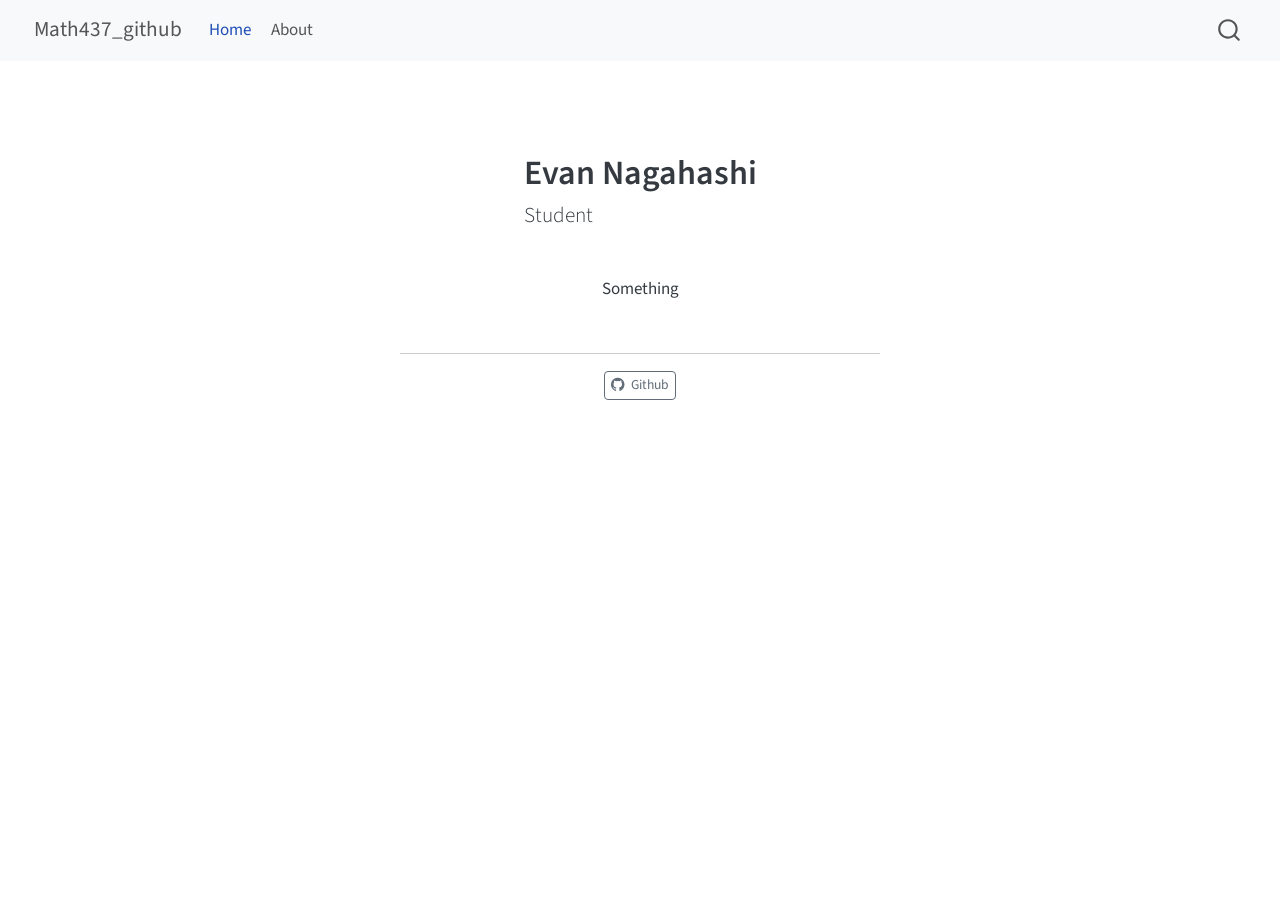
==== docs/index.html @ c36b8584 "base website" ====
<!DOCTYPE html>
<html xmlns="http://www.w3.org/1999/xhtml" lang="en" xml:lang="en"><head>

<meta charset="utf-8">
<meta name="generator" content="quarto-1.8.25">

<meta name="viewport" content="width=device-width, initial-scale=1.0, user-scalable=yes">


<title>Evan Nagahashi – Math437_github</title>
<style>
code{white-space: pre-wrap;}
span.smallcaps{font-variant: small-caps;}
div.columns{display: flex; gap: min(4vw, 1.5em);}
div.column{flex: auto; overflow-x: auto;}
div.hanging-indent{margin-left: 1.5em; text-indent: -1.5em;}
ul.task-list{list-style: none;}
ul.task-list li input[type="checkbox"] {
  width: 0.8em;
  margin: 0 0.8em 0.2em -1em; /* quarto-specific, see https://github.com/quarto-dev/quarto-cli/issues/4556 */ 
  vertical-align: middle;
}
</style>


<script src="site_libs/quarto-nav/quarto-nav.js"></script>
<script src="site_libs/quarto-nav/headroom.min.js"></script>
<script src="site_libs/clipboard/clipboard.min.js"></script>
<script src="site_libs/quarto-search/autocomplete.umd.js"></script>
<script src="site_libs/quarto-search/fuse.min.js"></script>
<script src="site_libs/quarto-search/quarto-search.js"></script>
<meta name="quarto:offset" content="./">
<script src="site_libs/quarto-html/quarto.js" type="module"></script>
<script src="site_libs/quarto-html/tabsets/tabsets.js" type="module"></script>
<script src="site_libs/quarto-html/axe/axe-check.js" type="module"></script>
<script src="site_libs/quarto-html/popper.min.js"></script>
<script src="site_libs/quarto-html/tippy.umd.min.js"></script>
<link href="site_libs/quarto-html/tippy.css" rel="stylesheet">
<link href="site_libs/quarto-html/quarto-syntax-highlighting-7b89279ff1a6dce999919e0e67d4d9ec.css" rel="stylesheet" id="quarto-text-highlighting-styles">
<script src="site_libs/bootstrap/bootstrap.min.js"></script>
<link href="site_libs/bootstrap/bootstrap-icons.css" rel="stylesheet">
<link href="site_libs/bootstrap/bootstrap-e31584831b205ffbb2d98406f31c2a5b.min.css" rel="stylesheet" append-hash="true" id="quarto-bootstrap" data-mode="light">
<script id="quarto-search-options" type="application/json">{
  "location": "navbar",
  "copy-button": false,
  "collapse-after": 3,
  "panel-placement": "end",
  "type": "overlay",
  "limit": 50,
  "keyboard-shortcut": [
    "f",
    "/",
    "s"
  ],
  "show-item-context": false,
  "language": {
    "search-no-results-text": "No results",
    "search-matching-documents-text": "matching documents",
    "search-copy-link-title": "Copy link to search",
    "search-hide-matches-text": "Hide additional matches",
    "search-more-match-text": "more match in this document",
    "search-more-matches-text": "more matches in this document",
    "search-clear-button-title": "Clear",
    "search-text-placeholder": "",
    "search-detached-cancel-button-title": "Cancel",
    "search-submit-button-title": "Submit",
    "search-label": "Search"
  }
}</script>


<link rel="stylesheet" href="styles.css">
</head>

<body class="nav-fixed fullcontent quarto-light">

<div id="quarto-search-results"></div>
  <header id="quarto-header" class="headroom fixed-top">
    <nav class="navbar navbar-expand-lg " data-bs-theme="dark">
      <div class="navbar-container container-fluid">
      <div class="navbar-brand-container mx-auto">
    <a href="./index.html" class="navbar-brand navbar-brand-logo">
    </a>
    <a class="navbar-brand" href="./index.html">
    <span class="navbar-title">Math437_github</span>
    </a>
  </div>
            <div id="quarto-search" class="" title="Search"></div>
          <button class="navbar-toggler" type="button" data-bs-toggle="collapse" data-bs-target="#navbarCollapse" aria-controls="navbarCollapse" role="menu" aria-expanded="false" aria-label="Toggle navigation" onclick="if (window.quartoToggleHeadroom) { window.quartoToggleHeadroom(); }">
  <span class="navbar-toggler-icon"></span>
</button>
          <div class="collapse navbar-collapse" id="navbarCollapse">
            <ul class="navbar-nav navbar-nav-scroll me-auto">
  <li class="nav-item">
    <a class="nav-link active" href="./index.html" aria-current="page"> 
<span class="menu-text">Home</span></a>
  </li>  
  <li class="nav-item">
    <a class="nav-link" href="./about.html"> 
<span class="menu-text">About</span></a>
  </li>  
</ul>
          </div> <!-- /navcollapse -->
            <div class="quarto-navbar-tools">
</div>
      </div> <!-- /container-fluid -->
    </nav>
</header>
<!-- content -->
<div id="quarto-content" class="quarto-container page-columns page-rows-contents page-layout-article page-navbar">
<!-- sidebar -->
<!-- margin-sidebar -->
    
<!-- main -->
<div class="quarto-about-jolla">
 <header id="title-block-header" class="quarto-title-block default">
<div class="quarto-title">
<h1 class="title">Evan Nagahashi</h1>
<p class="subtitle lead">Student</p>
</div>
<div class="quarto-title-meta">
  </div>
</header><main class="content" id="quarto-document-content">
<p>Something</p>


</main> 
  <hr class="about-sep">
   <div class="about-links">
  <a href="https://github.com/evannagahashi/Math437_github.git" class="about-link" rel="" target="">
    <i class="bi bi-github"></i>
     <span class="about-link-text">Github</span>
  </a>
</div>
</div>
 <!-- /main -->
<script id="quarto-html-after-body" type="application/javascript">
  window.document.addEventListener("DOMContentLoaded", function (event) {
    const isCodeAnnotation = (el) => {
      for (const clz of el.classList) {
        if (clz.startsWith('code-annotation-')) {                     
          return true;
        }
      }
      return false;
    }
    const onCopySuccess = function(e) {
      // button target
      const button = e.trigger;
      // don't keep focus
      button.blur();
      // flash "checked"
      button.classList.add('code-copy-button-checked');
      var currentTitle = button.getAttribute("title");
      button.setAttribute("title", "Copied!");
      let tooltip;
      if (window.bootstrap) {
        button.setAttribute("data-bs-toggle", "tooltip");
        button.setAttribute("data-bs-placement", "left");
        button.setAttribute("data-bs-title", "Copied!");
        tooltip = new bootstrap.Tooltip(button, 
          { trigger: "manual", 
            customClass: "code-copy-button-tooltip",
            offset: [0, -8]});
        tooltip.show();    
      }
      setTimeout(function() {
        if (tooltip) {
          tooltip.hide();
          button.removeAttribute("data-bs-title");
          button.removeAttribute("data-bs-toggle");
          button.removeAttribute("data-bs-placement");
        }
        button.setAttribute("title", currentTitle);
        button.classList.remove('code-copy-button-checked');
      }, 1000);
      // clear code selection
      e.clearSelection();
    }
    const getTextToCopy = function(trigger) {
      const outerScaffold = trigger.parentElement.cloneNode(true);
      const codeEl = outerScaffold.querySelector('code');
      for (const childEl of codeEl.children) {
        if (isCodeAnnotation(childEl)) {
          childEl.remove();
        }
      }
      return codeEl.innerText;
    }
    const clipboard = new window.ClipboardJS('.code-copy-button:not([data-in-quarto-modal])', {
      text: getTextToCopy
    });
    clipboard.on('success', onCopySuccess);
    if (window.document.getElementById('quarto-embedded-source-code-modal')) {
      const clipboardModal = new window.ClipboardJS('.code-copy-button[data-in-quarto-modal]', {
        text: getTextToCopy,
        container: window.document.getElementById('quarto-embedded-source-code-modal')
      });
      clipboardModal.on('success', onCopySuccess);
    }
      var localhostRegex = new RegExp(/^(?:http|https):\/\/localhost\:?[0-9]*\//);
      var mailtoRegex = new RegExp(/^mailto:/);
        var filterRegex = new RegExp('/' + window.location.host + '/');
      var isInternal = (href) => {
          return filterRegex.test(href) || localhostRegex.test(href) || mailtoRegex.test(href);
      }
      // Inspect non-navigation links and adorn them if external
     var links = window.document.querySelectorAll('a[href]:not(.nav-link):not(.navbar-brand):not(.toc-action):not(.sidebar-link):not(.sidebar-item-toggle):not(.pagination-link):not(.no-external):not([aria-hidden]):not(.dropdown-item):not(.quarto-navigation-tool):not(.about-link)');
      for (var i=0; i<links.length; i++) {
        const link = links[i];
        if (!isInternal(link.href)) {
          // undo the damage that might have been done by quarto-nav.js in the case of
          // links that we want to consider external
          if (link.dataset.originalHref !== undefined) {
            link.href = link.dataset.originalHref;
          }
        }
      }
    function tippyHover(el, contentFn, onTriggerFn, onUntriggerFn) {
      const config = {
        allowHTML: true,
        maxWidth: 500,
        delay: 100,
        arrow: false,
        appendTo: function(el) {
            return el.parentElement;
        },
        interactive: true,
        interactiveBorder: 10,
        theme: 'quarto',
        placement: 'bottom-start',
      };
      if (contentFn) {
        config.content = contentFn;
      }
      if (onTriggerFn) {
        config.onTrigger = onTriggerFn;
      }
      if (onUntriggerFn) {
        config.onUntrigger = onUntriggerFn;
      }
      window.tippy(el, config); 
    }
    const noterefs = window.document.querySelectorAll('a[role="doc-noteref"]');
    for (var i=0; i<noterefs.length; i++) {
      const ref = noterefs[i];
      tippyHover(ref, function() {
        // use id or data attribute instead here
        let href = ref.getAttribute('data-footnote-href') || ref.getAttribute('href');
        try { href = new URL(href).hash; } catch {}
        const id = href.replace(/^#\/?/, "");
        const note = window.document.getElementById(id);
        if (note) {
          return note.innerHTML;
        } else {
          return "";
        }
      });
    }
    const xrefs = window.document.querySelectorAll('a.quarto-xref');
    const processXRef = (id, note) => {
      // Strip column container classes
      const stripColumnClz = (el) => {
        el.classList.remove("page-full", "page-columns");
        if (el.children) {
          for (const child of el.children) {
            stripColumnClz(child);
          }
        }
      }
      stripColumnClz(note)
      if (id === null || id.startsWith('sec-')) {
        // Special case sections, only their first couple elements
        const container = document.createElement("div");
        if (note.children && note.children.length > 2) {
          container.appendChild(note.children[0].cloneNode(true));
          for (let i = 1; i < note.children.length; i++) {
            const child = note.children[i];
            if (child.tagName === "P" && child.innerText === "") {
              continue;
            } else {
              container.appendChild(child.cloneNode(true));
              break;
            }
          }
          if (window.Quarto?.typesetMath) {
            window.Quarto.typesetMath(container);
          }
          return container.innerHTML
        } else {
          if (window.Quarto?.typesetMath) {
            window.Quarto.typesetMath(note);
          }
          return note.innerHTML;
        }
      } else {
        // Remove any anchor links if they are present
        const anchorLink = note.querySelector('a.anchorjs-link');
        if (anchorLink) {
          anchorLink.remove();
        }
        if (window.Quarto?.typesetMath) {
          window.Quarto.typesetMath(note);
        }
        if (note.classList.contains("callout")) {
          return note.outerHTML;
        } else {
          return note.innerHTML;
        }
      }
    }
    for (var i=0; i<xrefs.length; i++) {
      const xref = xrefs[i];
      tippyHover(xref, undefined, function(instance) {
        instance.disable();
        let url = xref.getAttribute('href');
        let hash = undefined; 
        if (url.startsWith('#')) {
          hash = url;
        } else {
          try { hash = new URL(url).hash; } catch {}
        }
        if (hash) {
          const id = hash.replace(/^#\/?/, "");
          const note = window.document.getElementById(id);
          if (note !== null) {
            try {
              const html = processXRef(id, note.cloneNode(true));
              instance.setContent(html);
            } finally {
              instance.enable();
              instance.show();
            }
          } else {
            // See if we can fetch this
            fetch(url.split('#')[0])
            .then(res => res.text())
            .then(html => {
              const parser = new DOMParser();
              const htmlDoc = parser.parseFromString(html, "text/html");
              const note = htmlDoc.getElementById(id);
              if (note !== null) {
                const html = processXRef(id, note);
                instance.setContent(html);
              } 
            }).finally(() => {
              instance.enable();
              instance.show();
            });
          }
        } else {
          // See if we can fetch a full url (with no hash to target)
          // This is a special case and we should probably do some content thinning / targeting
          fetch(url)
          .then(res => res.text())
          .then(html => {
            const parser = new DOMParser();
            const htmlDoc = parser.parseFromString(html, "text/html");
            const note = htmlDoc.querySelector('main.content');
            if (note !== null) {
              // This should only happen for chapter cross references
              // (since there is no id in the URL)
              // remove the first header
              if (note.children.length > 0 && note.children[0].tagName === "HEADER") {
                note.children[0].remove();
              }
              const html = processXRef(null, note);
              instance.setContent(html);
            } 
          }).finally(() => {
            instance.enable();
            instance.show();
          });
        }
      }, function(instance) {
      });
    }
        let selectedAnnoteEl;
        const selectorForAnnotation = ( cell, annotation) => {
          let cellAttr = 'data-code-cell="' + cell + '"';
          let lineAttr = 'data-code-annotation="' +  annotation + '"';
          const selector = 'span[' + cellAttr + '][' + lineAttr + ']';
          return selector;
        }
        const selectCodeLines = (annoteEl) => {
          const doc = window.document;
          const targetCell = annoteEl.getAttribute("data-target-cell");
          const targetAnnotation = annoteEl.getAttribute("data-target-annotation");
          const annoteSpan = window.document.querySelector(selectorForAnnotation(targetCell, targetAnnotation));
          const lines = annoteSpan.getAttribute("data-code-lines").split(",");
          const lineIds = lines.map((line) => {
            return targetCell + "-" + line;
          })
          let top = null;
          let height = null;
          let parent = null;
          if (lineIds.length > 0) {
              //compute the position of the single el (top and bottom and make a div)
              const el = window.document.getElementById(lineIds[0]);
              top = el.offsetTop;
              height = el.offsetHeight;
              parent = el.parentElement.parentElement;
            if (lineIds.length > 1) {
              const lastEl = window.document.getElementById(lineIds[lineIds.length - 1]);
              const bottom = lastEl.offsetTop + lastEl.offsetHeight;
              height = bottom - top;
            }
            if (top !== null && height !== null && parent !== null) {
              // cook up a div (if necessary) and position it 
              let div = window.document.getElementById("code-annotation-line-highlight");
              if (div === null) {
                div = window.document.createElement("div");
                div.setAttribute("id", "code-annotation-line-highlight");
                div.style.position = 'absolute';
                parent.appendChild(div);
              }
              div.style.top = top - 2 + "px";
              div.style.height = height + 4 + "px";
              div.style.left = 0;
              let gutterDiv = window.document.getElementById("code-annotation-line-highlight-gutter");
              if (gutterDiv === null) {
                gutterDiv = window.document.createElement("div");
                gutterDiv.setAttribute("id", "code-annotation-line-highlight-gutter");
                gutterDiv.style.position = 'absolute';
                const codeCell = window.document.getElementById(targetCell);
                const gutter = codeCell.querySelector('.code-annotation-gutter');
                gutter.appendChild(gutterDiv);
              }
              gutterDiv.style.top = top - 2 + "px";
              gutterDiv.style.height = height + 4 + "px";
            }
            selectedAnnoteEl = annoteEl;
          }
        };
        const unselectCodeLines = () => {
          const elementsIds = ["code-annotation-line-highlight", "code-annotation-line-highlight-gutter"];
          elementsIds.forEach((elId) => {
            const div = window.document.getElementById(elId);
            if (div) {
              div.remove();
            }
          });
          selectedAnnoteEl = undefined;
        };
          // Handle positioning of the toggle
      window.addEventListener(
        "resize",
        throttle(() => {
          elRect = undefined;
          if (selectedAnnoteEl) {
            selectCodeLines(selectedAnnoteEl);
          }
        }, 10)
      );
      function throttle(fn, ms) {
      let throttle = false;
      let timer;
        return (...args) => {
          if(!throttle) { // first call gets through
              fn.apply(this, args);
              throttle = true;
          } else { // all the others get throttled
              if(timer) clearTimeout(timer); // cancel #2
              timer = setTimeout(() => {
                fn.apply(this, args);
                timer = throttle = false;
              }, ms);
          }
        };
      }
        // Attach click handler to the DT
        const annoteDls = window.document.querySelectorAll('dt[data-target-cell]');
        for (const annoteDlNode of annoteDls) {
          annoteDlNode.addEventListener('click', (event) => {
            const clickedEl = event.target;
            if (clickedEl !== selectedAnnoteEl) {
              unselectCodeLines();
              const activeEl = window.document.querySelector('dt[data-target-cell].code-annotation-active');
              if (activeEl) {
                activeEl.classList.remove('code-annotation-active');
              }
              selectCodeLines(clickedEl);
              clickedEl.classList.add('code-annotation-active');
            } else {
              // Unselect the line
              unselectCodeLines();
              clickedEl.classList.remove('code-annotation-active');
            }
          });
        }
    const findCites = (el) => {
      const parentEl = el.parentElement;
      if (parentEl) {
        const cites = parentEl.dataset.cites;
        if (cites) {
          return {
            el,
            cites: cites.split(' ')
          };
        } else {
          return findCites(el.parentElement)
        }
      } else {
        return undefined;
      }
    };
    var bibliorefs = window.document.querySelectorAll('a[role="doc-biblioref"]');
    for (var i=0; i<bibliorefs.length; i++) {
      const ref = bibliorefs[i];
      const citeInfo = findCites(ref);
      if (citeInfo) {
        tippyHover(citeInfo.el, function() {
          var popup = window.document.createElement('div');
          citeInfo.cites.forEach(function(cite) {
            var citeDiv = window.document.createElement('div');
            citeDiv.classList.add('hanging-indent');
            citeDiv.classList.add('csl-entry');
            var biblioDiv = window.document.getElementById('ref-' + cite);
            if (biblioDiv) {
              citeDiv.innerHTML = biblioDiv.innerHTML;
            }
            popup.appendChild(citeDiv);
          });
          return popup.innerHTML;
        });
      }
    }
  });
  </script>
</div> <!-- /content -->




</body></html>
---- docs/site_libs/quarto-html/tippy.css ----
.tippy-box[data-animation=fade][data-state=hidden]{opacity:0}[data-tippy-root]{max-width:calc(100vw - 10px)}.tippy-box{position:relative;background-color:#333;color:#fff;border-radius:4px;font-size:14px;line-height:1.4;white-space:normal;outline:0;transition-property:transform,visibility,opacity}.tippy-box[data-placement^=top]>.tippy-arrow{bottom:0}.tippy-box[data-placement^=top]>.tippy-arrow:before{bottom:-7px;left:0;border-width:8px 8px 0;border-top-color:initial;transform-origin:center top}.tippy-box[data-placement^=bottom]>.tippy-arrow{top:0}.tippy-box[data-placement^=bottom]>.tippy-arrow:before{top:-7px;left:0;border-width:0 8px 8px;border-bottom-color:initial;transform-origin:center bottom}.tippy-box[data-placement^=left]>.tippy-arrow{right:0}.tippy-box[data-placement^=left]>.tippy-arrow:before{border-width:8px 0 8px 8px;border-left-color:initial;right:-7px;transform-origin:center left}.tippy-box[data-placement^=right]>.tippy-arrow{left:0}.tippy-box[data-placement^=right]>.tippy-arrow:before{left:-7px;border-width:8px 8px 8px 0;border-right-color:initial;transform-origin:center right}.tippy-box[data-inertia][data-state=visible]{transition-timing-function:cubic-bezier(.54,1.5,.38,1.11)}.tippy-arrow{width:16px;height:16px;color:#333}.tippy-arrow:before{content:"";position:absolute;border-color:transparent;border-style:solid}.tippy-content{position:relative;padding:5px 9px;z-index:1}
---- docs/site_libs/quarto-html/quarto-syntax-highlighting-7b89279ff1a6dce999919e0e67d4d9ec.css ----
/* quarto syntax highlight colors */
:root {
  --quarto-hl-ot-color: #003B4F;
  --quarto-hl-at-color: #657422;
  --quarto-hl-ss-color: #20794D;
  --quarto-hl-an-color: #5E5E5E;
  --quarto-hl-fu-color: #4758AB;
  --quarto-hl-st-color: #20794D;
  --quarto-hl-cf-color: #003B4F;
  --quarto-hl-op-color: #5E5E5E;
  --quarto-hl-er-color: #AD0000;
  --quarto-hl-bn-color: #AD0000;
  --quarto-hl-al-color: #AD0000;
  --quarto-hl-va-color: #111111;
  --quarto-hl-bu-color: inherit;
  --quarto-hl-ex-color: inherit;
  --quarto-hl-pp-color: #AD0000;
  --quarto-hl-in-color: #5E5E5E;
  --quarto-hl-vs-color: #20794D;
  --quarto-hl-wa-color: #5E5E5E;
  --quarto-hl-do-color: #5E5E5E;
  --quarto-hl-im-color: #00769E;
  --quarto-hl-ch-color: #20794D;
  --quarto-hl-dt-color: #AD0000;
  --quarto-hl-fl-color: #AD0000;
  --quarto-hl-co-color: #5E5E5E;
  --quarto-hl-cv-color: #5E5E5E;
  --quarto-hl-cn-color: #8f5902;
  --quarto-hl-sc-color: #5E5E5E;
  --quarto-hl-dv-color: #AD0000;
  --quarto-hl-kw-color: #003B4F;
}

/* other quarto variables */
:root {
  --quarto-font-monospace: SFMono-Regular, Menlo, Monaco, Consolas, "Liberation Mono", "Courier New", monospace;
}

/* syntax highlight based on Pandoc's rules */
pre > code.sourceCode > span {
  color: #003B4F;
}

code.sourceCode > span {
  color: #003B4F;
}

div.sourceCode,
div.sourceCode pre.sourceCode {
  color: #003B4F;
}

/* Normal */
code span {
  color: #003B4F;
}

/* Alert */
code span.al {
  color: #AD0000;
  font-style: inherit;
}

/* Annotation */
code span.an {
  color: #5E5E5E;
  font-style: inherit;
}

/* Attribute */
code span.at {
  color: #657422;
  font-style: inherit;
}

/* BaseN */
code span.bn {
  color: #AD0000;
  font-style: inherit;
}

/* BuiltIn */
code span.bu {
  font-style: inherit;
}

/* ControlFlow */
code span.cf {
  color: #003B4F;
  font-weight: bold;
  font-style: inherit;
}

/* Char */
code span.ch {
  color: #20794D;
  font-style: inherit;
}

/* Constant */
code span.cn {
  color: #8f5902;
  font-style: inherit;
}

/* Comment */
code span.co {
  color: #5E5E5E;
  font-style: inherit;
}

/* CommentVar */
code span.cv {
  color: #5E5E5E;
  font-style: italic;
}

/* Documentation */
code span.do {
  color: #5E5E5E;
  font-style: italic;
}

/* DataType */
code span.dt {
  color: #AD0000;
  font-style: inherit;
}

/* DecVal */
code span.dv {
  color: #AD0000;
  font-style: inherit;
}

/* Error */
code span.er {
  color: #AD0000;
  font-style: inherit;
}

/* Extension */
code span.ex {
  font-style: inherit;
}

/* Float */
code span.fl {
  color: #AD0000;
  font-style: inherit;
}

/* Function */
code span.fu {
  color: #4758AB;
  font-style: inherit;
}

/* Import */
code span.im {
  color: #00769E;
  font-style: inherit;
}

/* Information */
code span.in {
  color: #5E5E5E;
  font-style: inherit;
}

/* Keyword */
code span.kw {
  color: #003B4F;
  font-weight: bold;
  font-style: inherit;
}

/* Operator */
code span.op {
  color: #5E5E5E;
  font-style: inherit;
}

/* Other */
code span.ot {
  color: #003B4F;
  font-style: inherit;
}

/* Preprocessor */
code span.pp {
  color: #AD0000;
  font-style: inherit;
}

/* SpecialChar */
code span.sc {
  color: #5E5E5E;
  font-style: inherit;
}

/* SpecialString */
code span.ss {
  color: #20794D;
  font-style: inherit;
}

/* String */
code span.st {
  color: #20794D;
  font-style: inherit;
}

/* Variable */
code span.va {
  color: #111111;
  font-style: inherit;
}

/* VerbatimString */
code span.vs {
  color: #20794D;
  font-style: inherit;
}

/* Warning */
code span.wa {
  color: #5E5E5E;
  font-style: italic;
}

.prevent-inlining {
  content: "</";
}

/*# sourceMappingURL=3944bc705cfaf4c80e56f77c5205168a.css.map */
---- docs/styles.css ----
/* css styles */
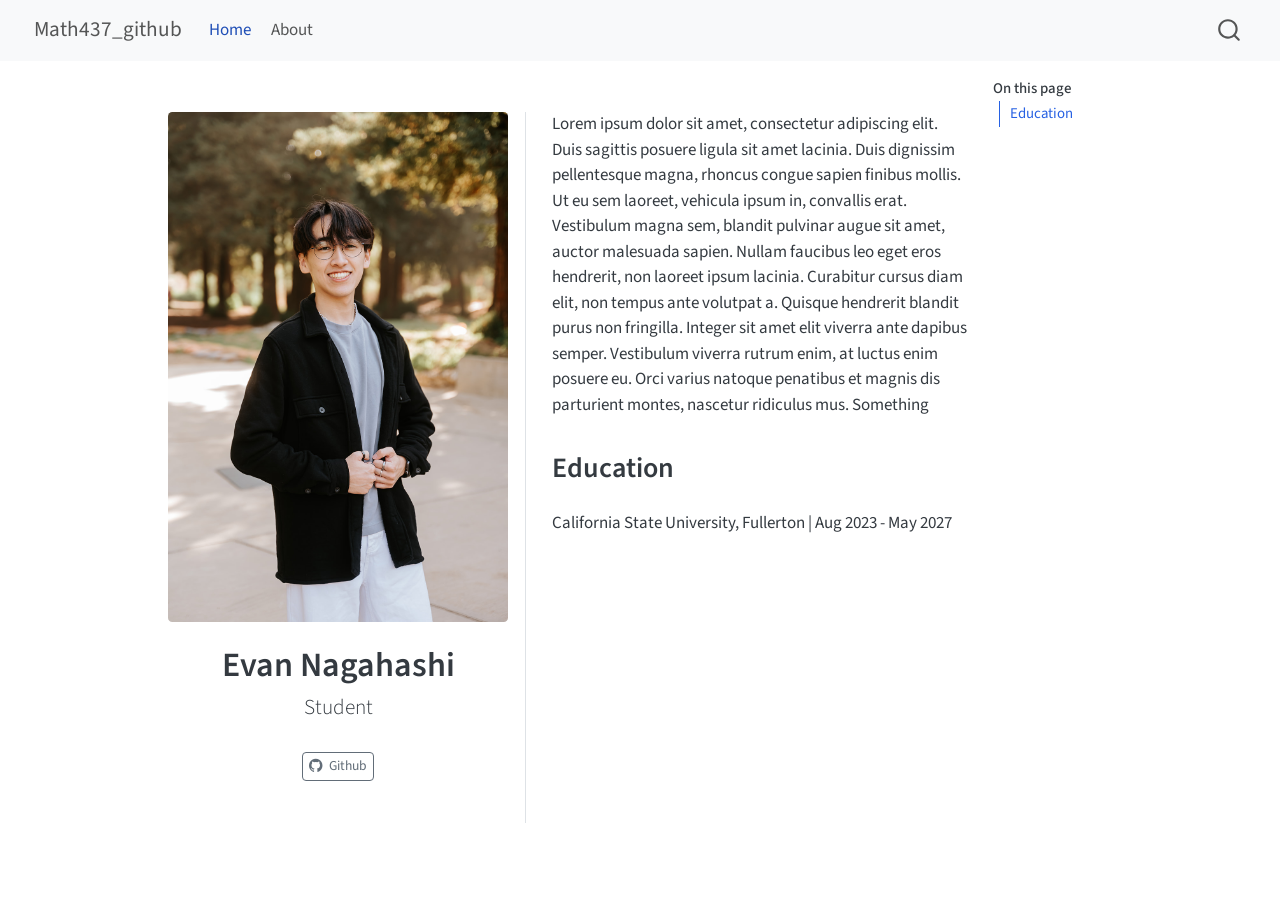
==== commit a656bd7a: "website update part 2" ====
--- a/docs/index.html
+++ b/docs/index.html
@@ -72,7 +72,7 @@
 <link rel="stylesheet" href="styles.css">
 </head>
 
-<body class="nav-fixed fullcontent quarto-light">
+<body class="nav-fixed quarto-light">
 
 <div id="quarto-search-results"></div>
   <header id="quarto-header" class="headroom fixed-top">
@@ -110,28 +110,44 @@
 <div id="quarto-content" class="quarto-container page-columns page-rows-contents page-layout-article page-navbar">
 <!-- sidebar -->
 <!-- margin-sidebar -->
-    
+    <div id="quarto-margin-sidebar" class="sidebar margin-sidebar">
+        <nav id="TOC" role="doc-toc" class="toc-active">
+    <h2 id="toc-title">On this page</h2>
+  <ul>
+  <li><a href="#education" id="toc-education" class="nav-link active" data-scroll-target="#education">Education</a></li>
+  </ul>
+</nav>
+    </div>
 <!-- main -->
-<div class="quarto-about-jolla">
- <header id="title-block-header" class="quarto-title-block default">
+<div class="quarto-about-trestles">
+  <div class="about-entity">
+    <img src="profile.jpeg" class="about-image
+  rounded " style="width: 20em;">
+<header id="title-block-header" class="quarto-title-block default">
 <div class="quarto-title">
 <h1 class="title">Evan Nagahashi</h1>
 <p class="subtitle lead">Student</p>
 </div>
 <div class="quarto-title-meta">
   </div>
-</header><main class="content" id="quarto-document-content">
-<p>Something</p>
-
-
-</main> 
-  <hr class="about-sep">
-   <div class="about-links">
+</header>
+    <div class="about-links">
   <a href="https://github.com/evannagahashi/Math437_github.git" class="about-link" rel="" target="">
     <i class="bi bi-github"></i>
      <span class="about-link-text">Github</span>
   </a>
 </div>
+  </div>
+  <div class="about-contents"><main class="content" id="quarto-document-content">
+
+<p>Lorem ipsum dolor sit amet, consectetur adipiscing elit. Duis sagittis posuere ligula sit amet lacinia. Duis dignissim pellentesque magna, rhoncus congue sapien finibus mollis. Ut eu sem laoreet, vehicula ipsum in, convallis erat. Vestibulum magna sem, blandit pulvinar augue sit amet, auctor malesuada sapien. Nullam faucibus leo eget eros hendrerit, non laoreet ipsum lacinia. Curabitur cursus diam elit, non tempus ante volutpat a. Quisque hendrerit blandit purus non fringilla. Integer sit amet elit viverra ante dapibus semper. Vestibulum viverra rutrum enim, at luctus enim posuere eu. Orci varius natoque penatibus et magnis dis parturient montes, nascetur ridiculus mus. Something</p>
+<section id="education" class="level2">
+<h2 data-anchor-id="education">Education</h2>
+<p>California State University, Fullerton | Aug 2023 - May 2027</p>
+
+
+</section>
+</main></div>
 </div>
  <!-- /main -->
 <script id="quarto-html-after-body" type="application/javascript">
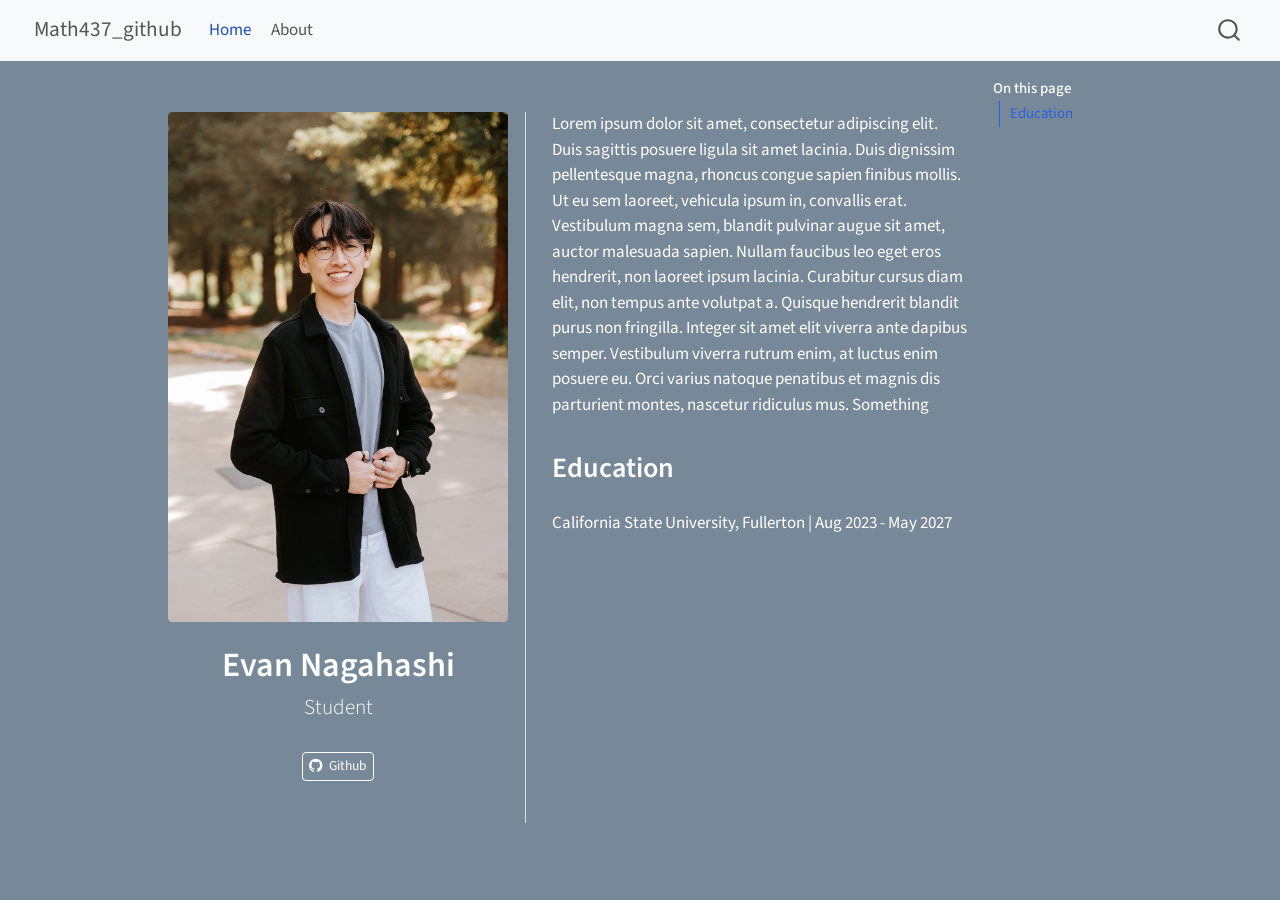
==== commit 9c3f8856: "website update 3" ====
--- a/docs/index.html
+++ b/docs/index.html
@@ -39,7 +39,7 @@
 <link href="site_libs/quarto-html/quarto-syntax-highlighting-7b89279ff1a6dce999919e0e67d4d9ec.css" rel="stylesheet" id="quarto-text-highlighting-styles">
 <script src="site_libs/bootstrap/bootstrap.min.js"></script>
 <link href="site_libs/bootstrap/bootstrap-icons.css" rel="stylesheet">
-<link href="site_libs/bootstrap/bootstrap-e31584831b205ffbb2d98406f31c2a5b.min.css" rel="stylesheet" append-hash="true" id="quarto-bootstrap" data-mode="light">
+<link href="site_libs/bootstrap/bootstrap-90ccf80f73c9ab87650d1a69aed63247.min.css" rel="stylesheet" append-hash="true" id="quarto-bootstrap" data-mode="light">
 <script id="quarto-search-options" type="application/json">{
   "location": "navbar",
   "copy-button": false,
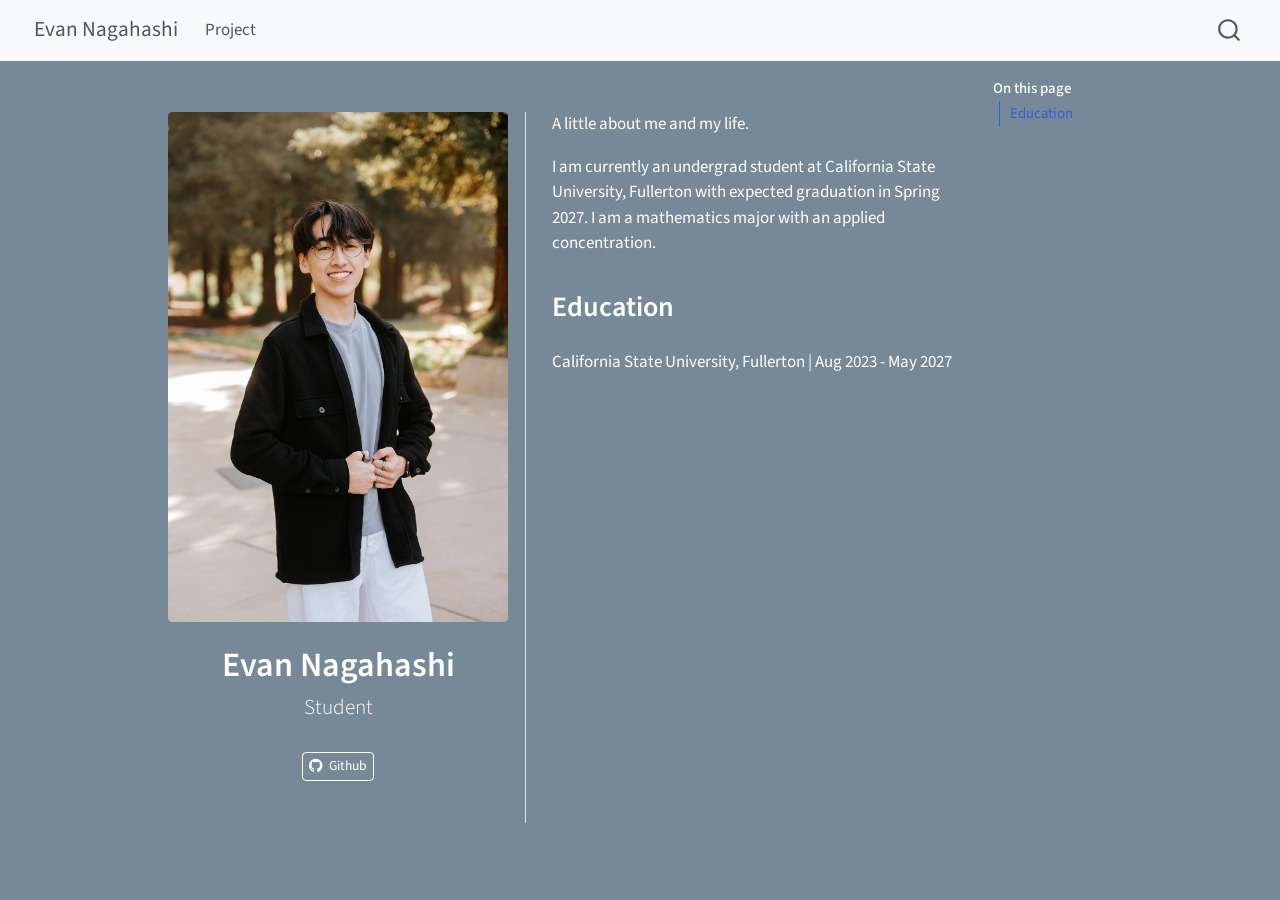
==== commit 9c7e5444: "website update 4/15" ====
--- a/docs/index.html
+++ b/docs/index.html
@@ -82,7 +82,7 @@
     <a href="./index.html" class="navbar-brand navbar-brand-logo">
     </a>
     <a class="navbar-brand" href="./index.html">
-    <span class="navbar-title">Math437_github</span>
+    <span class="navbar-title">Evan Nagahashi</span>
     </a>
   </div>
             <div id="quarto-search" class="" title="Search"></div>
@@ -92,12 +92,8 @@
           <div class="collapse navbar-collapse" id="navbarCollapse">
             <ul class="navbar-nav navbar-nav-scroll me-auto">
   <li class="nav-item">
-    <a class="nav-link active" href="./index.html" aria-current="page"> 
-<span class="menu-text">Home</span></a>
-  </li>  
-  <li class="nav-item">
-    <a class="nav-link" href="./about.html"> 
-<span class="menu-text">About</span></a>
+    <a class="nav-link" href="./project.html"> 
+<span class="menu-text">Project</span></a>
   </li>  
 </ul>
           </div> <!-- /navcollapse -->
@@ -140,7 +136,8 @@
   </div>
   <div class="about-contents"><main class="content" id="quarto-document-content">
 
-<p>Lorem ipsum dolor sit amet, consectetur adipiscing elit. Duis sagittis posuere ligula sit amet lacinia. Duis dignissim pellentesque magna, rhoncus congue sapien finibus mollis. Ut eu sem laoreet, vehicula ipsum in, convallis erat. Vestibulum magna sem, blandit pulvinar augue sit amet, auctor malesuada sapien. Nullam faucibus leo eget eros hendrerit, non laoreet ipsum lacinia. Curabitur cursus diam elit, non tempus ante volutpat a. Quisque hendrerit blandit purus non fringilla. Integer sit amet elit viverra ante dapibus semper. Vestibulum viverra rutrum enim, at luctus enim posuere eu. Orci varius natoque penatibus et magnis dis parturient montes, nascetur ridiculus mus. Something</p>
+<p>A little about me and my life.</p>
+<p>I am currently an undergrad student at California State University, Fullerton with expected graduation in Spring 2027. I am a mathematics major with an applied concentration.</p>
 <section id="education" class="level2">
 <h2 data-anchor-id="education">Education</h2>
 <p>California State University, Fullerton | Aug 2023 - May 2027</p>
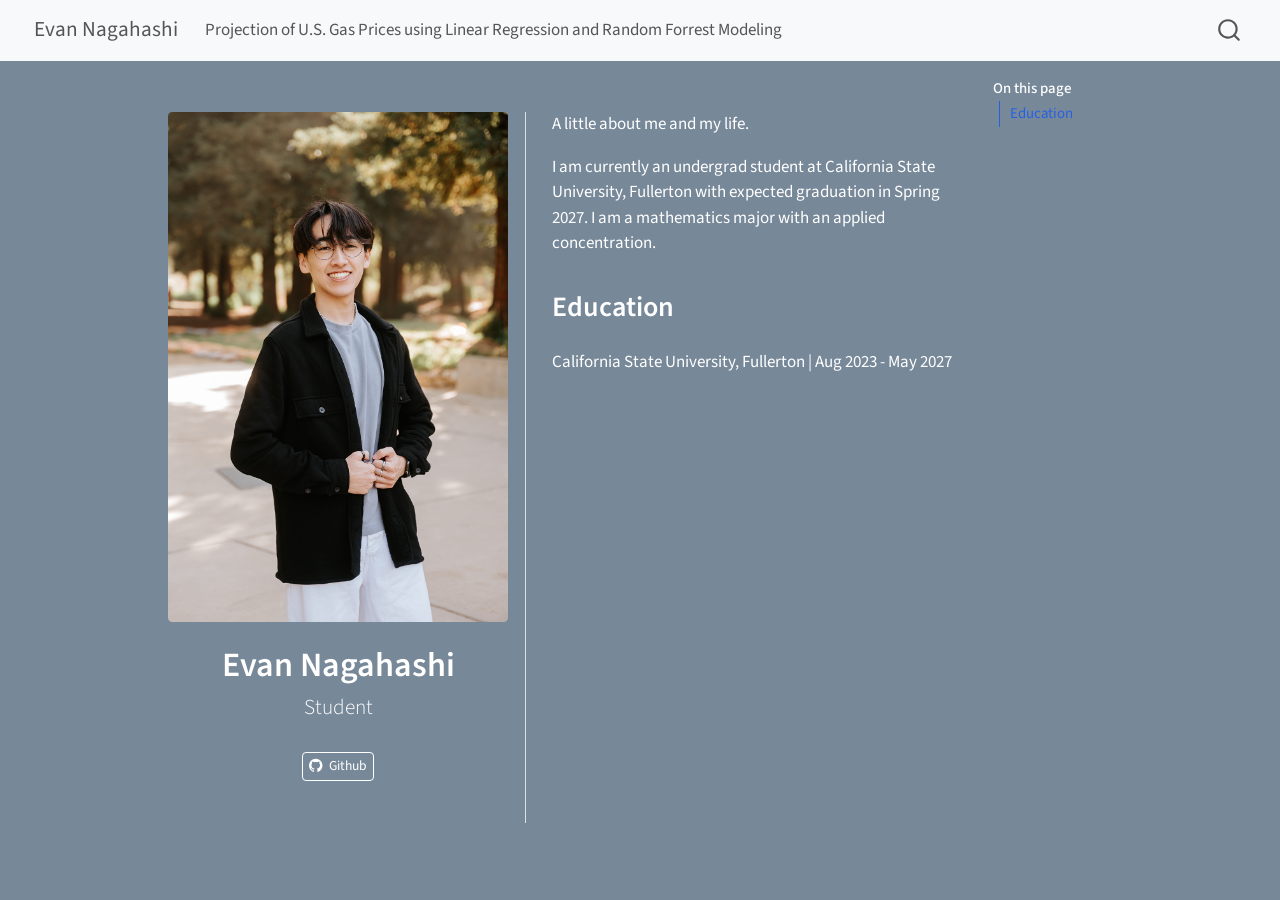
==== commit 87672d6d: "Final Portfolio Update" ====
--- a/docs/index.html
+++ b/docs/index.html
@@ -93,7 +93,7 @@
             <ul class="navbar-nav navbar-nav-scroll me-auto">
   <li class="nav-item">
     <a class="nav-link" href="./project.html"> 
-<span class="menu-text">Project</span></a>
+<span class="menu-text">Projection of U.S. Gas Prices using Linear Regression and Random Forrest Modeling</span></a>
   </li>  
 </ul>
           </div> <!-- /navcollapse -->
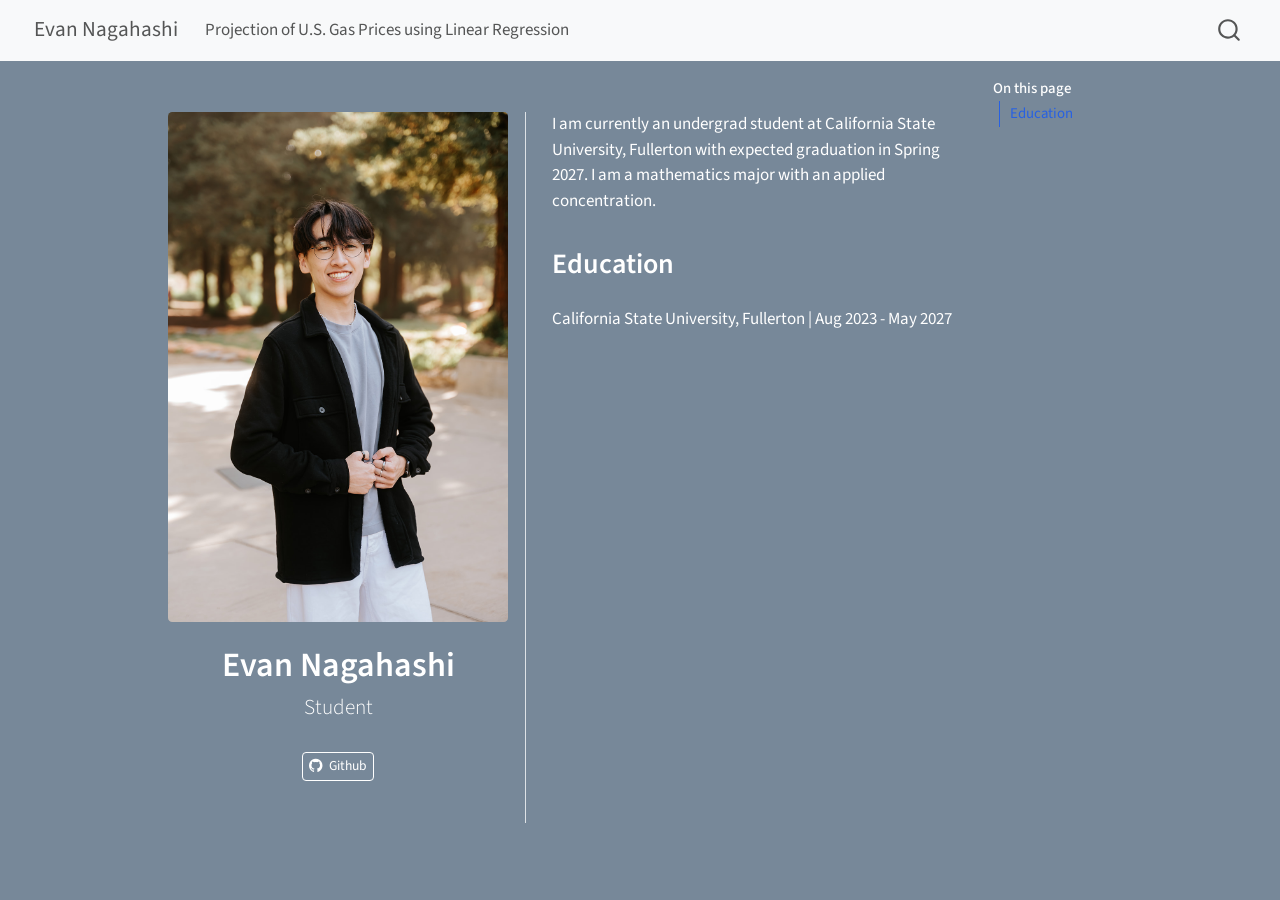
==== commit cd614d65: "website update" ====
--- a/docs/index.html
+++ b/docs/index.html
@@ -93,7 +93,7 @@
             <ul class="navbar-nav navbar-nav-scroll me-auto">
   <li class="nav-item">
     <a class="nav-link" href="./project.html"> 
-<span class="menu-text">Projection of U.S. Gas Prices using Linear Regression and Random Forrest Modeling</span></a>
+<span class="menu-text">Projection of U.S. Gas Prices using Linear Regression</span></a>
   </li>  
 </ul>
           </div> <!-- /navcollapse -->
@@ -136,7 +136,6 @@
   </div>
   <div class="about-contents"><main class="content" id="quarto-document-content">
 
-<p>A little about me and my life.</p>
 <p>I am currently an undergrad student at California State University, Fullerton with expected graduation in Spring 2027. I am a mathematics major with an applied concentration.</p>
 <section id="education" class="level2">
 <h2 data-anchor-id="education">Education</h2>
